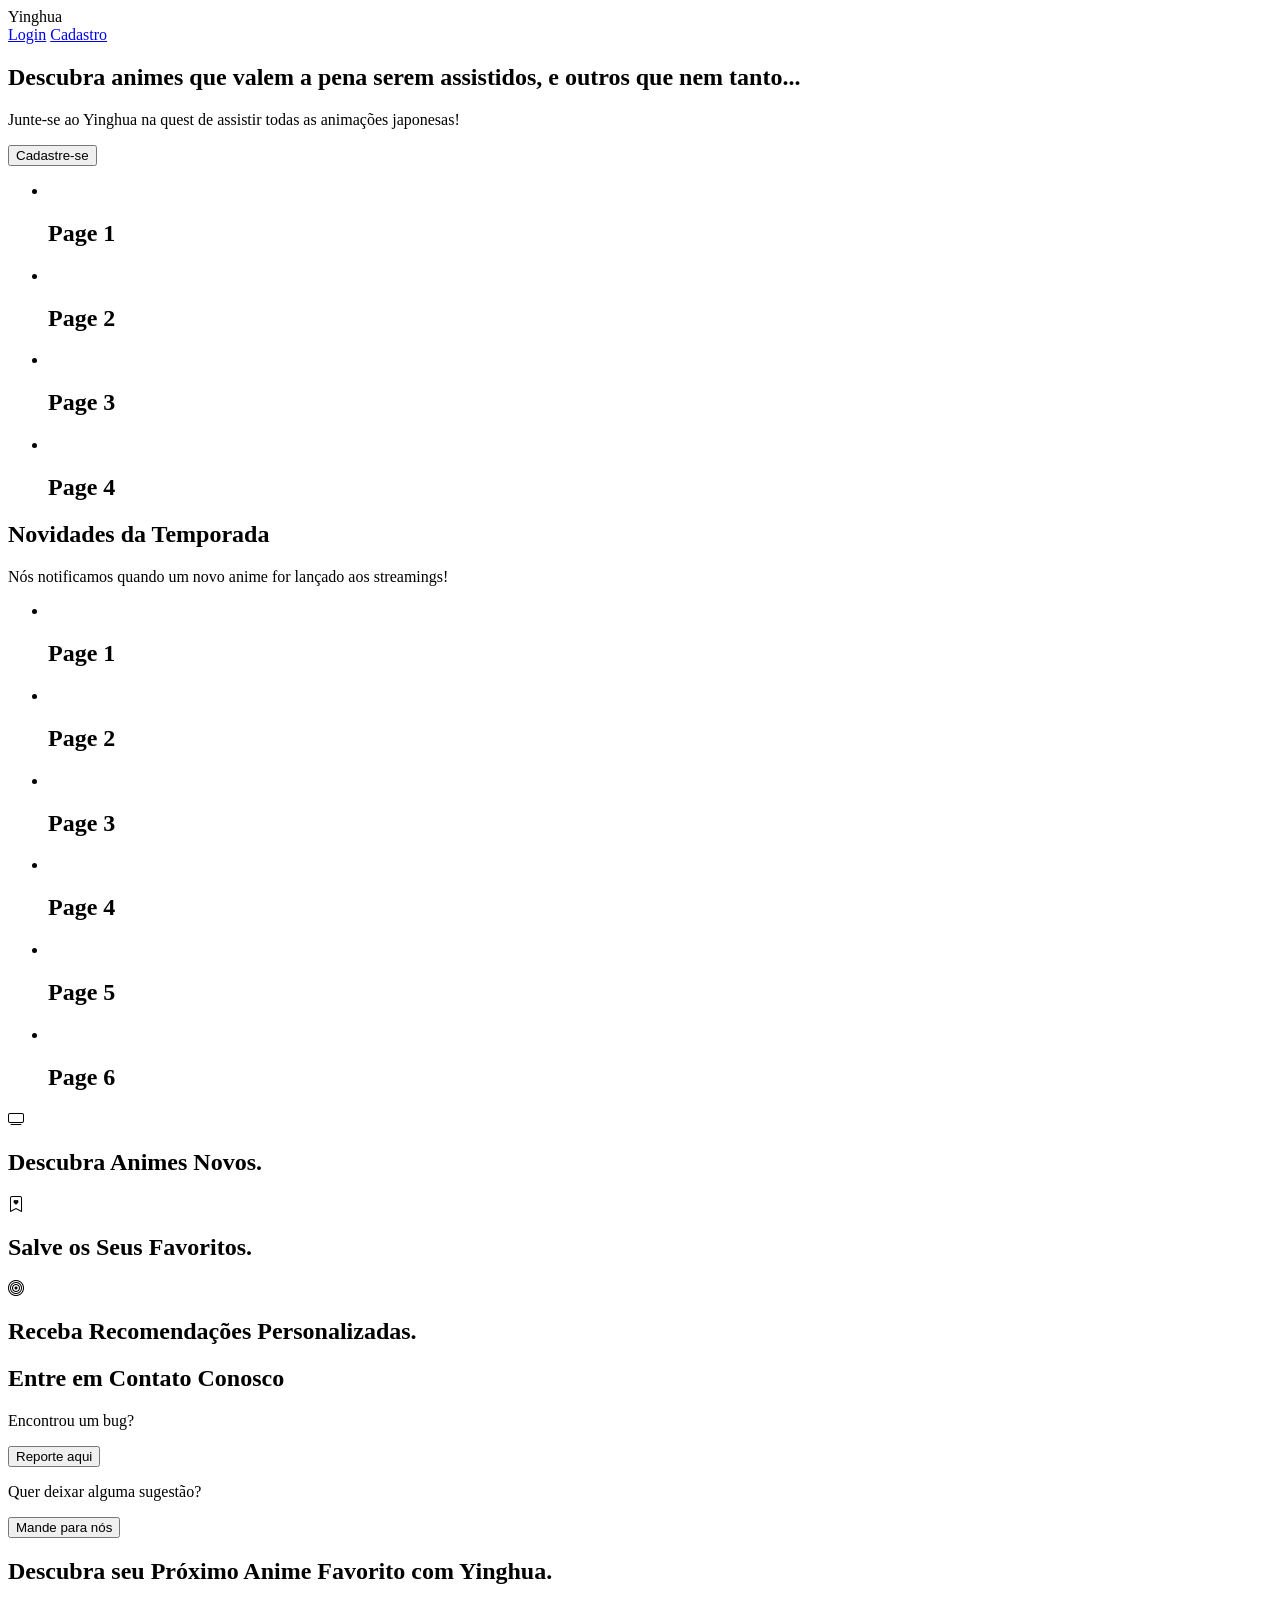
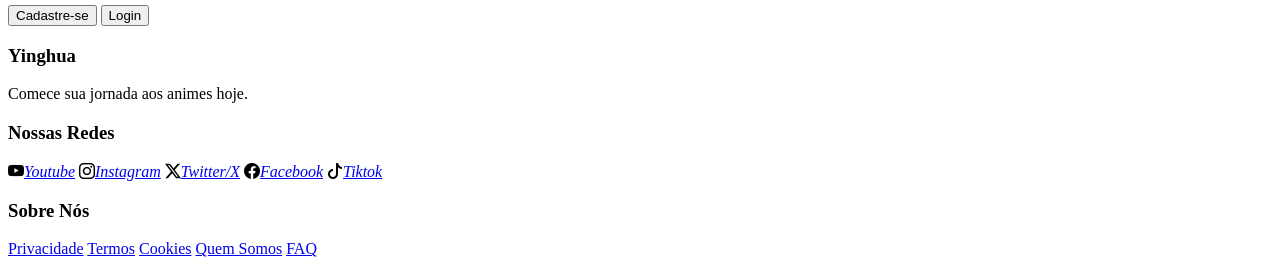
==== pages/index.html @ a92248ea "HTML da landing page criado" ====
<!DOCTYPE html>
<html lang="pt-BR">
<head>
    <meta charset="UTF-8">
    <meta name="viewport" content="width=device-width, initial-scale=1.0">
    <title>Project Yinghua</title>
    <link rel="stylesheet" href="../css/main.css">
    <link rel="stylesheet" href="https://cdn.jsdelivr.net/npm/bootstrap-icons@1.11.3/font/bootstrap-icons.min.css">
</head>
<body>
    <header class="cabecalho">
        <div class="logo">Yinghua</div>
        <nav class="navegacao">
            <a href="#">Login</a>
            <a href="#">Cadastro</a>
        </nav>
    </header>
    <main class="principal">
        <section class="hero">
            <div>
                <h1>Descubra animes que valem a pena serem assistidos, e outros que nem tanto...</h1>
                <p>Junte-se ao Yinghua na quest de assistir todas as animações japonesas!</p>
                <button class="btn" id="botao-cadastro-hero">Cadastre-se</button>
            </div>
            <div>
                <ul class="carousel" id="hero-carousel">
                    <li data-carousel="Item 1">
                        <img src="" alt="">
                        <h2>Page 1</h2>
                        <p class="categorias"></p>
                    </li>
                    <li data-carousel="Item 2">
                        <img src="" alt="">
                        <h2>Page 2</h2>
                        <p class="categorias"></p>
                    </li>
                    <li data-carousel="Item 3">
                        <img src="" alt="">
                        <h2>Page 3</h2>
                        <p class="categorias"></p>
                    </li>
                    <li data-carousel="Item 4">
                        <img src="" alt="">
                        <h2>Page 4</h2>
                        <p class="categorias"></p>
                    </li>
                </ul>
            </div>
        </section>
        <section class="novidades">
            <div>
                <h2>Novidades da Temporada</h2>
                <p>Nós notificamos quando um novo anime for lançado aos streamings!</p>
            </div>
            <div>
                <ul class="carousel" id="novidades-carousel">
                    <li data-carousel="Item 1">
                        <img src="" alt="">
                        <h2>Page 1</h2>
                        <p class="categorias"></p>
                    </li>
                    <li data-carousel="Item 2">
                        <img src="" alt="">
                        <h2>Page 2</h2>
                        <p class="categorias"></p>
                    </li>
                    <li data-carousel="Item 3">
                        <img src="" alt="">
                        <h2>Page 3</h2>
                        <p class="categorias"></p>
                    </li>
                    <li data-carousel="Item 4">
                        <img src="" alt="">
                        <h2>Page 4</h2>
                        <p class="categorias"></p>
                    </li>
                    <li data-carousel="Item 5">
                        <img src="" alt="">
                        <h2>Page 5</h2>
                        <p class="categorias"></p>
                    </li>
                    <li data-carousel="Item 6">
                        <img src="" alt="">
                        <h2>Page 6</h2>
                        <p class="categorias"></p>
                    </li>
                </ul>
            </div>
        </section>
        <section class="descricao">
            <div>
                <i class="bi bi-tv"></i>
                <h2>Descubra Animes Novos.</h2>
            </div>
            <div>
                <i class="bi bi-bookmark-heart"></i>
                <h2>Salve os Seus Favoritos.</h2>
            </div>
            <div>
                <i class="bi bi-bullseye"></i>
                <h2>Receba Recomendações Personalizadas.</h2>
            </div>
        </section>
        <section class="contato">
            <h2>Entre em Contato Conosco</h2>
            <div>
                <p>Encontrou um bug?</p>
                <button class="btn" id="botao-contato">Reporte aqui</button>
            </div>
            <div>
                <p>Quer deixar alguma sugestão?</p>
                <button class="btn" id="botao-sugestao">Mande para nós</button>
            </div>
        </section>
        <section class="cta">
            <h2>Descubra seu Próximo Anime Favorito com Yinghua.</h2>
            <button class="btn" id="botao-cadastro-cta">Cadastre-se</button>
            <button class="btn" id="botao-login-cta">Login</button>
        </section>
    </main>

    <footer class="rodape">
        <div class="coluna">
            <h3><strong>Yinghua</strong></h3>
            <p>Comece sua jornada aos animes hoje.</p>
        </div>
        <div class="coluna">
            <h3>Nossas Redes</h3>
            <i class="bi bi-youtube"><a href="#">Youtube</a></i>
            <i class="bi bi-instagram"><a href="#">Instagram</a></i>
            <i class="bi bi-twitter-x"><a href="#">Twitter/X</a></i>
            <i class="bi bi-facebook"><a href="#">Facebook</a></i>
            <i class="bi bi-tiktok"><a href="#">Tiktok</a></i>
        </div>
        <div class="coluna">
            <h3>Sobre Nós</h3>
            <a href="#">Privacidade</a>
            <a href="#">Termos</a>
            <a href="#">Cookies</a>
            <a href="#">Quem Somos</a>
            <a href="#">FAQ</a>
        </div>
    </footer>
</body>
</html>
---- css/main.css ----
@import "base/variables.css";
@import "base/reset.css";
@import "layout/grid.css";
@import "layout/header.css";
@import "layout/footer.css";
@import "components/form.css";

@import url('https://fonts.googleapis.com/css2?family=Montserrat:ital,wght@0,100..900;1,100..900&display=swap');
@import url('https://fonts.googleapis.com/css2?family=Montserrat:ital,wght@0,100..900;1,100..900&family=Ubuntu:ital,wght@0,300;0,400;0,500;0,700;1,300;1,400;1,500;1,700&display=swap');
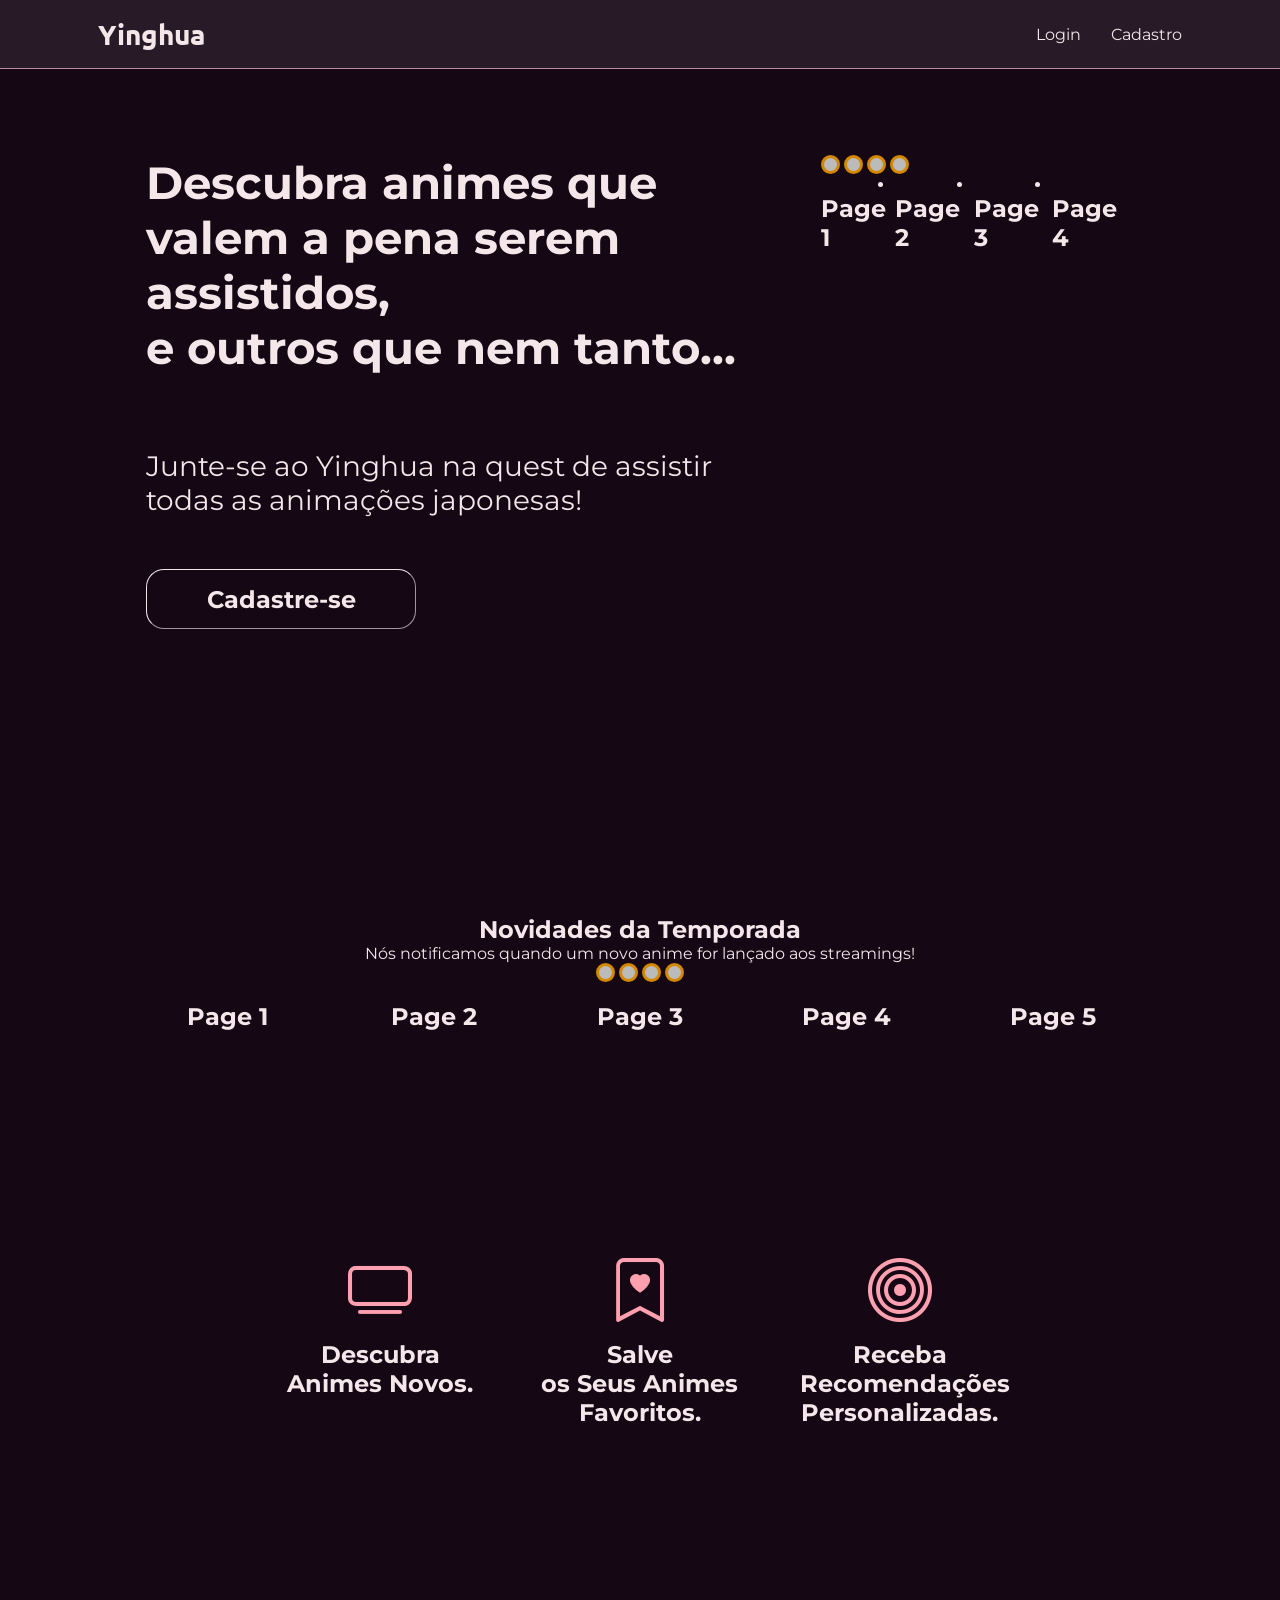
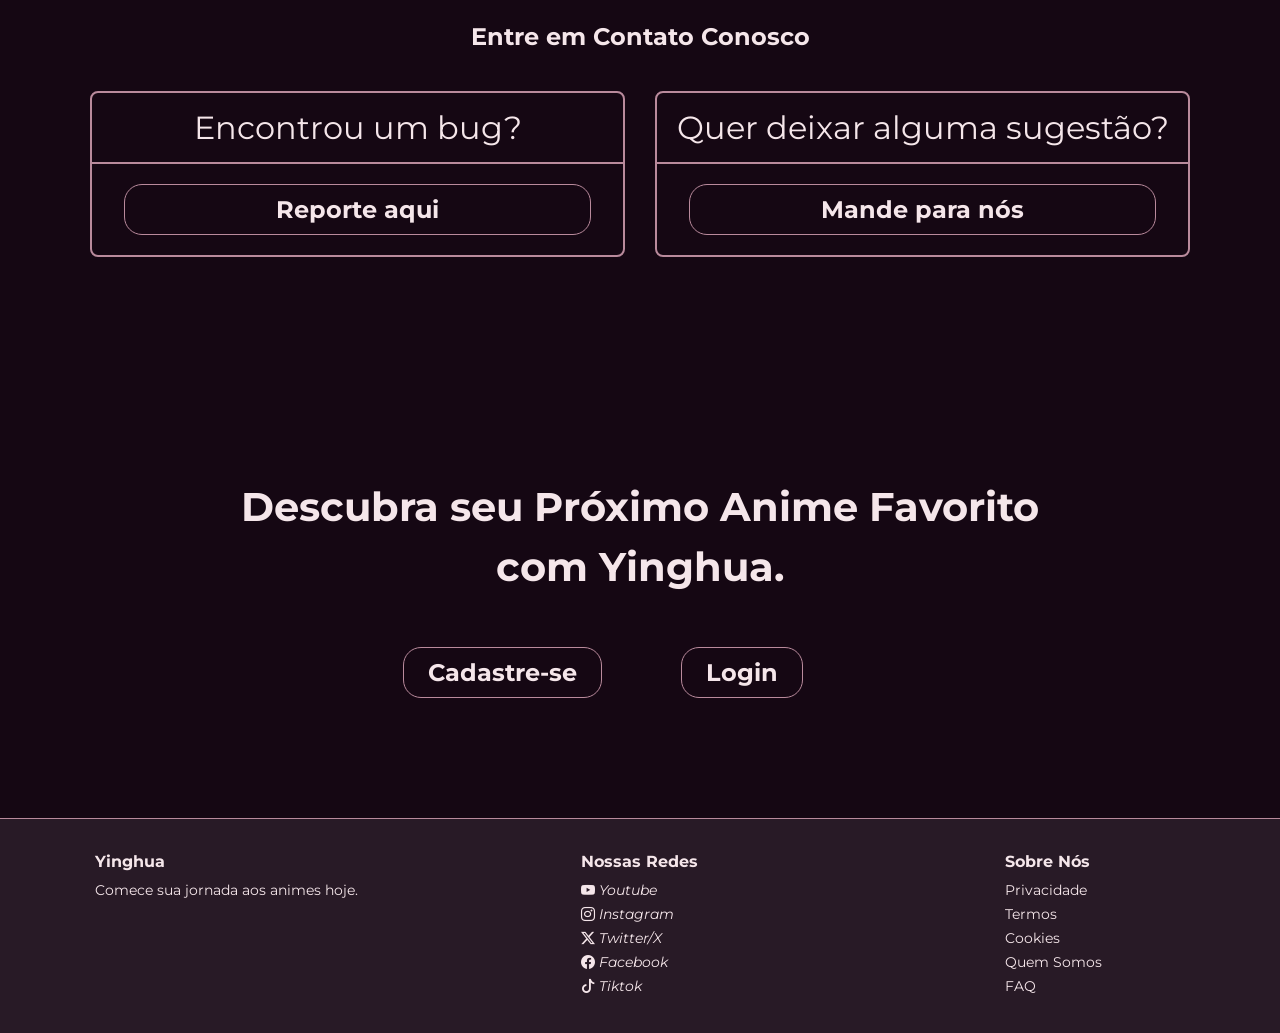
==== commit 8012b7cb: "feat: CSS da landing page criado" ====
--- a/pages/index.html
+++ b/pages/index.html
@@ -6,9 +6,10 @@
     <title>Project Yinghua</title>
     <link rel="stylesheet" href="../css/main.css">
     <link rel="stylesheet" href="https://cdn.jsdelivr.net/npm/bootstrap-icons@1.11.3/font/bootstrap-icons.min.css">
+    <script src="/js/components/carousel.js" defer></script>
 </head>
 <body>
-    <header class="cabecalho">
+    <header class="cabecalho-landing">
         <div class="logo">Yinghua</div>
         <nav class="navegacao">
             <a href="#">Login</a>
@@ -17,29 +18,33 @@
     </header>
     <main class="principal">
         <section class="hero">
-            <div>
-                <h1>Descubra animes que valem a pena serem assistidos, e outros que nem tanto...</h1>
+            <div class="hero-texto">
+                <h1>Descubra animes que valem a pena serem assistidos,<br> e outros que nem tanto...</h1>
                 <p>Junte-se ao Yinghua na quest de assistir todas as animações japonesas!</p>
-                <button class="btn" id="botao-cadastro-hero">Cadastre-se</button>
+                <button class="btn-hero" id="botao-cadastro-hero">Cadastre-se</button>
             </div>
-            <div>
-                <ul class="carousel" id="hero-carousel">
-                    <li data-carousel="Item 1">
+            <div class="carousel">
+                <button class="slide-btn slide-btn-1"></button>
+                <button class="slide-btn slide-btn-2"></button>
+                <button class="slide-btn slide-btn-3"></button>
+                <button class="slide-btn slide-btn-4"></button>
+                <ul class="carousel-lista carousel-hero">
+                    <li class="carousel-item">
                         <img src="" alt="">
                         <h2>Page 1</h2>
                         <p class="categorias"></p>
                     </li>
-                    <li data-carousel="Item 2">
+                    <li class="carousel-item">
                         <img src="" alt="">
                         <h2>Page 2</h2>
                         <p class="categorias"></p>
                     </li>
-                    <li data-carousel="Item 3">
+                    <li class="carousel-item">
                         <img src="" alt="">
                         <h2>Page 3</h2>
                         <p class="categorias"></p>
                     </li>
-                    <li data-carousel="Item 4">
+                    <li class="carousel-item">
                         <img src="" alt="">
                         <h2>Page 4</h2>
                         <p class="categorias"></p>
@@ -53,69 +58,85 @@
                 <p>Nós notificamos quando um novo anime for lançado aos streamings!</p>
             </div>
             <div>
-                <ul class="carousel" id="novidades-carousel">
-                    <li data-carousel="Item 1">
-                        <img src="" alt="">
-                        <h2>Page 1</h2>
-                        <p class="categorias"></p>
+                <button class="slide-btn slide-btn-1"></button>
+                <button class="slide-btn slide-btn-2"></button>
+                <button class="slide-btn slide-btn-3"></button>
+                <button class="slide-btn slide-btn-4"></button>
+                <ul class="carousel-lista">
+                    <li class="carousel-pagina">
+                        <div class="carousel-item">
+                            <img src="" alt="">
+                            <h2>Page 1</h2>
+                            <p class="categorias"></p>
+                        </div>
+                        <div class="carousel-item">
+                            <img src="" alt="">
+                            <h2>Page 2</h2>
+                            <p class="categorias"></p>
+                        </div>
+                        <div class="carousel-item">
+                            <img src="" alt="">
+                            <h2>Page 3</h2>
+                            <p class="categorias"></p>
+                        </div>
+                        <div class="carousel-item">
+                            <img src="" alt="">
+                            <h2>Page 4</h2>
+                            <p class="categorias"></p>
+                        </div>
+                        <div class="carousel-item">
+                            <img src="" alt="">
+                            <h2>Page 5</h2>
+                            <p class="categorias"></p>
+                        </div>
                     </li>
-                    <li data-carousel="Item 2">
-                        <img src="" alt="">
-                        <h2>Page 2</h2>
-                        <p class="categorias"></p>
-                    </li>
-                    <li data-carousel="Item 3">
-                        <img src="" alt="">
-                        <h2>Page 3</h2>
-                        <p class="categorias"></p>
-                    </li>
-                    <li data-carousel="Item 4">
-                        <img src="" alt="">
-                        <h2>Page 4</h2>
-                        <p class="categorias"></p>
-                    </li>
-                    <li data-carousel="Item 5">
-                        <img src="" alt="">
-                        <h2>Page 5</h2>
-                        <p class="categorias"></p>
-                    </li>
-                    <li data-carousel="Item 6">
-                        <img src="" alt="">
-                        <h2>Page 6</h2>
-                        <p class="categorias"></p>
+                    <li class="carousel-pagina">
+                        <div class="carousel-item" data-carousel="Item 6">
+                            <img src="" alt="">
+                            <h2>Page 6</h2>
+                            <p class="categorias"></p>
+                        </div>
                     </li>
                 </ul>
             </div>
         </section>
         <section class="descricao">
-            <div>
+            <div class="descricao-container">
                 <i class="bi bi-tv"></i>
-                <h2>Descubra Animes Novos.</h2>
+                <h2>Descubra<br> Animes Novos.</h2>
             </div>
-            <div>
+            <div class="descricao-container">
                 <i class="bi bi-bookmark-heart"></i>
-                <h2>Salve os Seus Favoritos.</h2>
+                <h2>Salve<br> os Seus Animes Favoritos.</h2>
             </div>
-            <div>
+            <div class="descricao-container">
                 <i class="bi bi-bullseye"></i>
-                <h2>Receba Recomendações Personalizadas.</h2>
+                <h2>Receba<br> Recomendações Personalizadas.</h2>
             </div>
         </section>
         <section class="contato">
             <h2>Entre em Contato Conosco</h2>
-            <div>
-                <p>Encontrou um bug?</p>
-                <button class="btn" id="botao-contato">Reporte aqui</button>
-            </div>
-            <div>
-                <p>Quer deixar alguma sugestão?</p>
-                <button class="btn" id="botao-sugestao">Mande para nós</button>
+            <div class="contato-forms">
+                <div class="contato-container">
+                    <p>Encontrou um bug?</p>
+                    <div class="container-interno">
+                        <button class="btn" id="botao-contato">Reporte aqui</button>
+                    </div>
+                </div>
+                <div class="contato-container">
+                    <p>Quer deixar alguma sugestão?</p>
+                    <div class="container-interno">
+                        <button class="btn" id="botao-sugestao">Mande para nós</button>
+                    </div>
+                </div>
             </div>
         </section>
         <section class="cta">
-            <h2>Descubra seu Próximo Anime Favorito com Yinghua.</h2>
-            <button class="btn" id="botao-cadastro-cta">Cadastre-se</button>
-            <button class="btn" id="botao-login-cta">Login</button>
+            <h2>Descubra seu Próximo Anime Favorito<br> com Yinghua.</h2>
+            <div class="cta-buttons">
+                <button class="btn" id="botao-cadastro-cta">Cadastre-se</button>
+                <button class="btn" id="botao-login-cta">Login</button>
+            </div>
         </section>
     </main>
 
@@ -126,11 +147,21 @@
         </div>
         <div class="coluna">
             <h3>Nossas Redes</h3>
-            <i class="bi bi-youtube"><a href="#">Youtube</a></i>
-            <i class="bi bi-instagram"><a href="#">Instagram</a></i>
-            <i class="bi bi-twitter-x"><a href="#">Twitter/X</a></i>
-            <i class="bi bi-facebook"><a href="#">Facebook</a></i>
-            <i class="bi bi-tiktok"><a href="#">Tiktok</a></i>
+            <a href="#" class="socials">
+                <i class="bi bi-youtube"> Youtube</i>
+            </a>
+            <a href="#" class="socials">
+                <i class="bi bi-instagram"> Instagram</i>
+            </a>
+            <a href="#" class="socials">
+                <i class="bi bi-twitter-x"> Twitter/X</i>
+            </a>
+            <a href="#" class="socials">
+                <i class="bi bi-facebook"> Facebook</i>
+            </a>
+            <a href="#" class="socials">
+                <i class="bi bi-tiktok"> Tiktok</i>
+            </a>
         </div>
         <div class="coluna">
             <h3>Sobre Nós</h3>
--- a/css/main.css
+++ b/css/main.css
@@ -3,7 +3,15 @@
 @import "layout/grid.css";
 @import "layout/header.css";
 @import "layout/footer.css";
+@import "layout/hero.css";
+@import "layout/novidades.css";
+@import "layout/descricao.css";
+@import "layout/contato.css";
+@import "layout/cta.css";
 @import "components/form.css";
+@import "components/button.css";
+@import "components/logo.css";
+@import "components/carousel.css";
 
 @import url('https://fonts.googleapis.com/css2?family=Montserrat:ital,wght@0,100..900;1,100..900&display=swap');
 @import url('https://fonts.googleapis.com/css2?family=Montserrat:ital,wght@0,100..900;1,100..900&family=Ubuntu:ital,wght@0,300;0,400;0,500;0,700;1,300;1,400;1,500;1,700&display=swap');
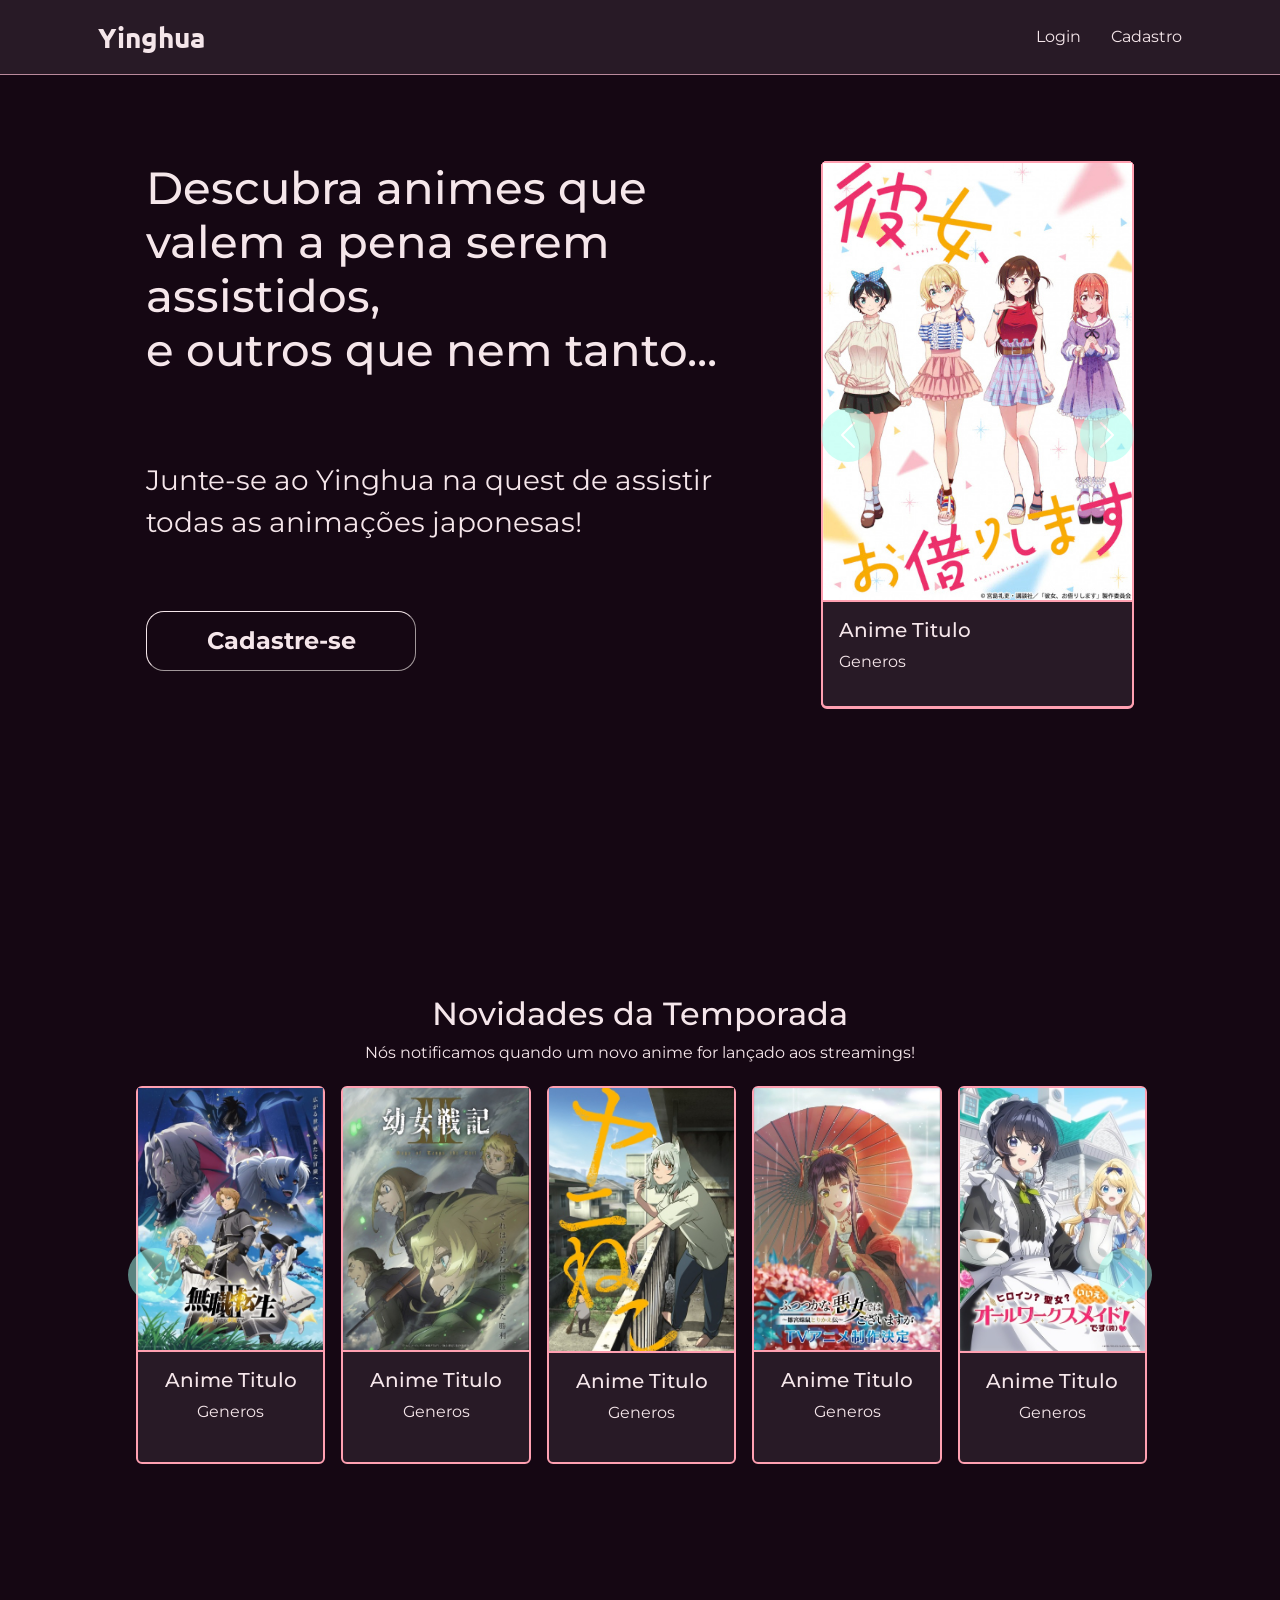
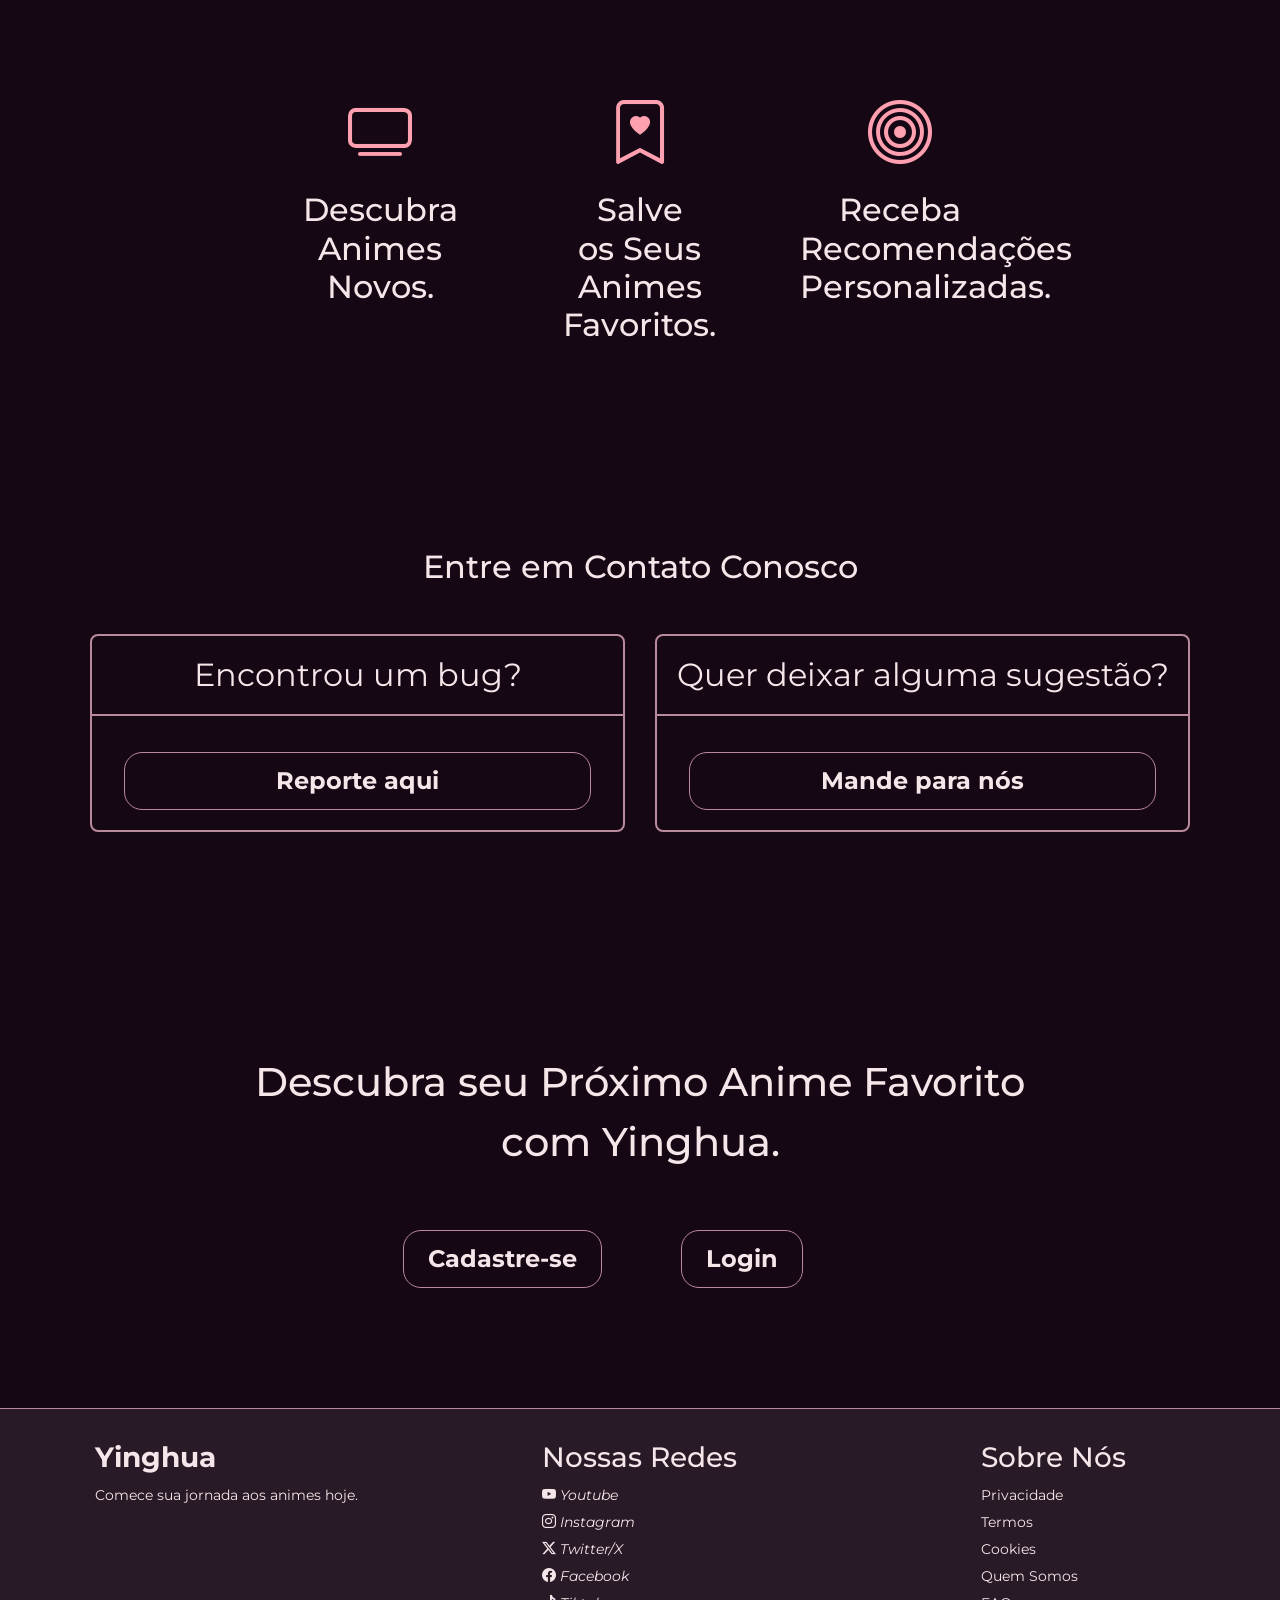
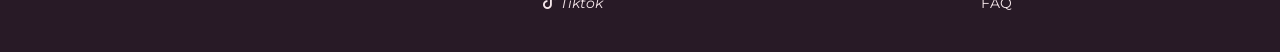
==== commit bbb45bf0: "refactor: carousel reconstruido utilizando Bootstrap" ====
--- a/pages/index.html
+++ b/pages/index.html
@@ -6,50 +6,62 @@
     <title>Project Yinghua</title>
     <link rel="stylesheet" href="../css/main.css">
     <link rel="stylesheet" href="https://cdn.jsdelivr.net/npm/bootstrap-icons@1.11.3/font/bootstrap-icons.min.css">
-    <script src="/js/components/carousel.js" defer></script>
+    <script src="https://code.jquery.com/jquery-3.7.1.min.js"></script>
+    <script src="../js/components/header.js"></script>
+    <script src="../js/components/footer.js"></script>
+    <script src="../js/components/carousel.js" defer></script>
+    <script src="../js/components/button.js" defer></script>
 </head>
 <body>
-    <header class="cabecalho-landing">
-        <div class="logo">Yinghua</div>
-        <nav class="navegacao">
-            <a href="#">Login</a>
-            <a href="#">Cadastro</a>
-        </nav>
-    </header>
+
+    <site-header></site-header>
+
     <main class="principal">
         <section class="hero">
             <div class="hero-texto">
                 <h1>Descubra animes que valem a pena serem assistidos,<br> e outros que nem tanto...</h1>
                 <p>Junte-se ao Yinghua na quest de assistir todas as animações japonesas!</p>
-                <button class="btn-hero" id="botao-cadastro-hero">Cadastre-se</button>
+                <button class="btn-hero redirect" value="cadastro">Cadastre-se</button>
             </div>
-            <div class="carousel">
-                <button class="slide-btn slide-btn-1"></button>
-                <button class="slide-btn slide-btn-2"></button>
-                <button class="slide-btn slide-btn-3"></button>
-                <button class="slide-btn slide-btn-4"></button>
-                <ul class="carousel-lista carousel-hero">
-                    <li class="carousel-item">
-                        <img src="" alt="">
-                        <h2>Page 1</h2>
-                        <p class="categorias"></p>
-                    </li>
-                    <li class="carousel-item">
-                        <img src="" alt="">
-                        <h2>Page 2</h2>
-                        <p class="categorias"></p>
-                    </li>
-                    <li class="carousel-item">
-                        <img src="" alt="">
-                        <h2>Page 3</h2>
-                        <p class="categorias"></p>
-                    </li>
-                    <li class="carousel-item">
-                        <img src="" alt="">
-                        <h2>Page 4</h2>
-                        <p class="categorias"></p>
-                    </li>
-                </ul>
+            <div id="carousel-hero" class="carousel slide" data-bs-ride="carousel">
+                <div class="carousel-inner">
+                    <div class="carousel-item active card">
+                        <img src="../assets/138006l.jpg" class="d-block w-100" alt="...">
+                        <div class="card-body">
+                            <h5 class="card-titulo">Anime Titulo</h5>
+                            <p class="card-texto">Generos</p>
+                        </div>
+                    </div>
+                    <div class="carousel-item active card">
+                        <img src="../assets/149307l.jpg" class="d-block w-100" alt="...">
+                        <div class="card-body">
+                            <h5 class="card-titulo">Anime Titulo</h5>
+                            <p class="card-texto">Generos</p>
+                        </div>
+                    </div>
+                    <div class="carousel-item active card">
+                        <img src="../assets/93520l.jpg" class="d-block w-100" alt="...">
+                        <div class="card-body">
+                            <h5 class="card-titulo">Anime Titulo</h5>
+                            <p class="card-texto">Generos</p>
+                        </div>
+                    </div>
+                    <div class="carousel-item active card">
+                        <img src="../assets/128382l.jpg" class="d-block w-100" alt="...">
+                        <div class="card-body">
+                            <h5 class="card-titulo">Anime Titulo</h5>
+                            <p class="card-texto">Generos</p>
+                        </div>
+                    </div>
+            </div>
+                <button class="carousel-control-prev" type="button" data-bs-target="#carousel-hero" data-bs-slide="prev">
+                    <span class="carousel-control-prev-icon" aria-hidden="true"></span>
+                    <span class="visually-hidden">Voltar</span>
+                </button>
+                <button class="carousel-control-next" type="button" data-bs-target="#carousel-hero" data-bs-slide="next">
+                    <span class="carousel-control-next-icon" aria-hidden="true"></span>
+                    <span class="visually-hidden">Próximo</span>
+                </button>
             </div>
         </section>
         <section class="novidades">
@@ -57,47 +69,59 @@
                 <h2>Novidades da Temporada</h2>
                 <p>Nós notificamos quando um novo anime for lançado aos streamings!</p>
             </div>
-            <div>
-                <button class="slide-btn slide-btn-1"></button>
-                <button class="slide-btn slide-btn-2"></button>
-                <button class="slide-btn slide-btn-3"></button>
-                <button class="slide-btn slide-btn-4"></button>
-                <ul class="carousel-lista">
-                    <li class="carousel-pagina">
-                        <div class="carousel-item">
-                            <img src="" alt="">
-                            <h2>Page 1</h2>
-                            <p class="categorias"></p>
+            <div id="carousel-novidades" class="carousel">
+                <div class="carousel-inner">
+                    <div class="carousel-item active card">
+                        <img src="../assets/158340l.jpg" class="d-block w-100" alt="...">
+                        <div class="card-body">
+                            <h5 class="card-titulo">Anime Titulo</h5>
+                            <p class="card-texto">Generos</p>
                         </div>
-                        <div class="carousel-item">
-                            <img src="" alt="">
-                            <h2>Page 2</h2>
-                            <p class="categorias"></p>
+                    </div>
+                    <div class="carousel-item active card">
+                        <img src="../assets/156346l.jpg" class="d-block w-100" alt="...">
+                        <div class="card-body">
+                            <h5 class="card-titulo">Anime Titulo</h5>
+                            <p class="card-texto">Generos</p>
                         </div>
-                        <div class="carousel-item">
-                            <img src="" alt="">
-                            <h2>Page 3</h2>
-                            <p class="categorias"></p>
+                    </div>
+                    <div class="carousel-item active card">
+                        <img src="../assets/155236l.jpg" class="d-block w-100" alt="...">
+                        <div class="card-body">
+                            <h5 class="card-titulo">Anime Titulo</h5>
+                            <p class="card-texto">Generos</p>
                         </div>
-                        <div class="carousel-item">
-                            <img src="" alt="">
-                            <h2>Page 4</h2>
-                            <p class="categorias"></p>
+                    </div>
+                    <div class="carousel-item active card">
+                        <img src="../assets/151236l.jpg" class="d-block w-100" alt="...">
+                        <div class="card-body">
+                            <h5 class="card-titulo">Anime Titulo</h5>
+                            <p class="card-texto">Generos</p>
                         </div>
-                        <div class="carousel-item">
-                            <img src="" alt="">
-                            <h2>Page 5</h2>
-                            <p class="categorias"></p>
+                    </div>
+                    <div class="carousel-item active card">
+                        <img src="../assets/149752l.jpg" class="d-block w-100" alt="...">
+                        <div class="card-body">
+                            <h5 class="card-titulo">Anime Titulo</h5>
+                            <p class="card-texto">Generos</p>
                         </div>
-                    </li>
-                    <li class="carousel-pagina">
-                        <div class="carousel-item" data-carousel="Item 6">
-                            <img src="" alt="">
-                            <h2>Page 6</h2>
-                            <p class="categorias"></p>
+                    </div>
+                    <div class="carousel-item active card">
+                        <img src="../assets/158564l.jpg" class="d-block w-100" alt="...">
+                        <div class="card-body">
+                            <h5 class="card-titulo">Anime Titulo</h5>
+                            <p class="card-texto">Generos</p>
                         </div>
-                    </li>
-                </ul>
+                    </div>
+            </div>
+                <button class="carousel-control-prev" type="button" data-bs-target="#carousel-novidades" data-bs-slide="prev">
+                    <span class="carousel-control-prev-icon" aria-hidden="true"></span>
+                    <span class="visually-hidden">Voltar</span>
+                </button>
+                <button class="carousel-control-next" type="button" data-bs-target="#carousel-novidades" data-bs-slide="next">
+                    <span class="carousel-control-next-icon" aria-hidden="true"></span>
+                    <span class="visually-hidden">Próximo</span>
+                </button>
             </div>
         </section>
         <section class="descricao">
@@ -120,13 +144,13 @@
                 <div class="contato-container">
                     <p>Encontrou um bug?</p>
                     <div class="container-interno">
-                        <button class="btn" id="botao-contato">Reporte aqui</button>
+                        <button class="btn redirect" value="contato">Reporte aqui</button>
                     </div>
                 </div>
                 <div class="contato-container">
                     <p>Quer deixar alguma sugestão?</p>
                     <div class="container-interno">
-                        <button class="btn" id="botao-sugestao">Mande para nós</button>
+                        <button class="btn redirect" value="sugestao">Mande para nós</button>
                     </div>
                 </div>
             </div>
@@ -134,43 +158,13 @@
         <section class="cta">
             <h2>Descubra seu Próximo Anime Favorito<br> com Yinghua.</h2>
             <div class="cta-buttons">
-                <button class="btn" id="botao-cadastro-cta">Cadastre-se</button>
-                <button class="btn" id="botao-login-cta">Login</button>
+                <button class="btn redirect" value="cadastro">Cadastre-se</button>
+                <button class="btn redirect" value="login">Login</button>
             </div>
         </section>
     </main>
 
-    <footer class="rodape">
-        <div class="coluna">
-            <h3><strong>Yinghua</strong></h3>
-            <p>Comece sua jornada aos animes hoje.</p>
-        </div>
-        <div class="coluna">
-            <h3>Nossas Redes</h3>
-            <a href="#" class="socials">
-                <i class="bi bi-youtube"> Youtube</i>
-            </a>
-            <a href="#" class="socials">
-                <i class="bi bi-instagram"> Instagram</i>
-            </a>
-            <a href="#" class="socials">
-                <i class="bi bi-twitter-x"> Twitter/X</i>
-            </a>
-            <a href="#" class="socials">
-                <i class="bi bi-facebook"> Facebook</i>
-            </a>
-            <a href="#" class="socials">
-                <i class="bi bi-tiktok"> Tiktok</i>
-            </a>
-        </div>
-        <div class="coluna">
-            <h3>Sobre Nós</h3>
-            <a href="#">Privacidade</a>
-            <a href="#">Termos</a>
-            <a href="#">Cookies</a>
-            <a href="#">Quem Somos</a>
-            <a href="#">FAQ</a>
-        </div>
-    </footer>
+    <site-footer></site-footer>
+    <script src="https://cdn.jsdelivr.net/npm/bootstrap@5.3.8/dist/js/bootstrap.bundle.min.js"></script>
 </body>
 </html>
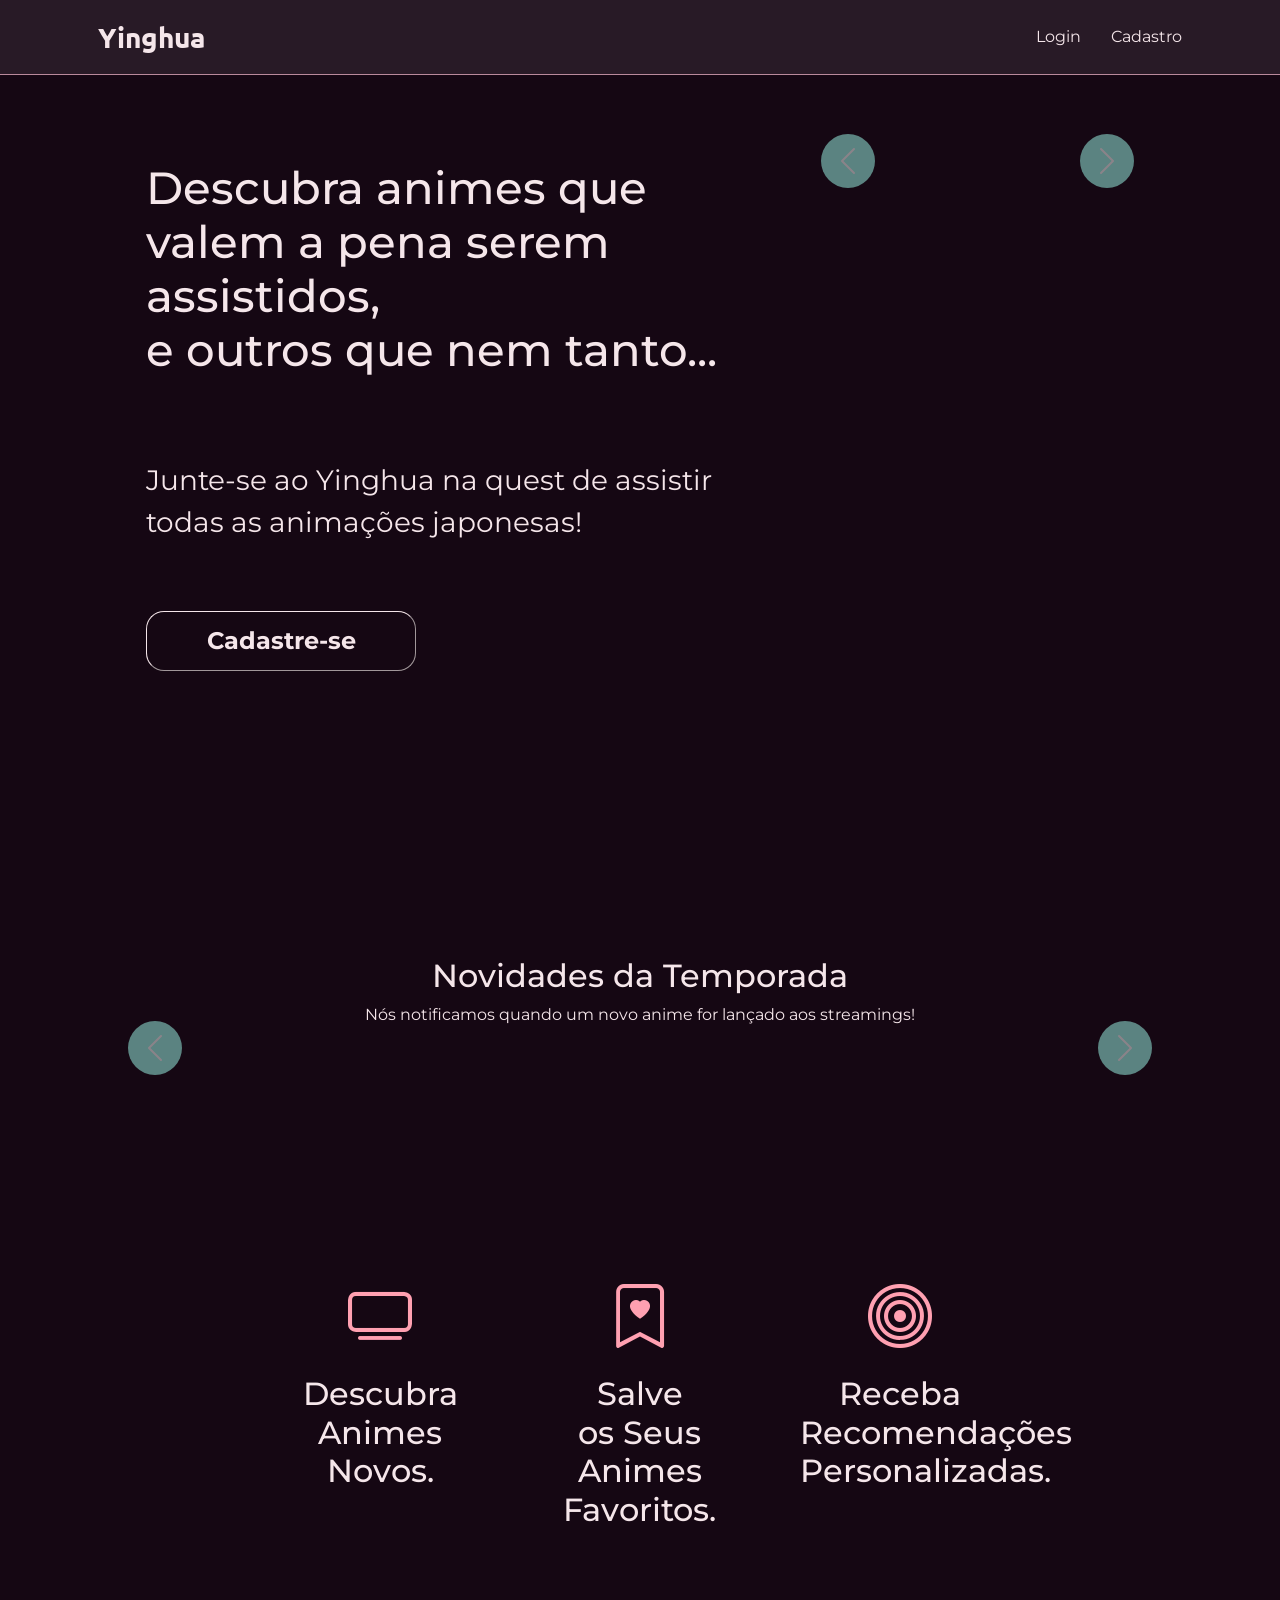
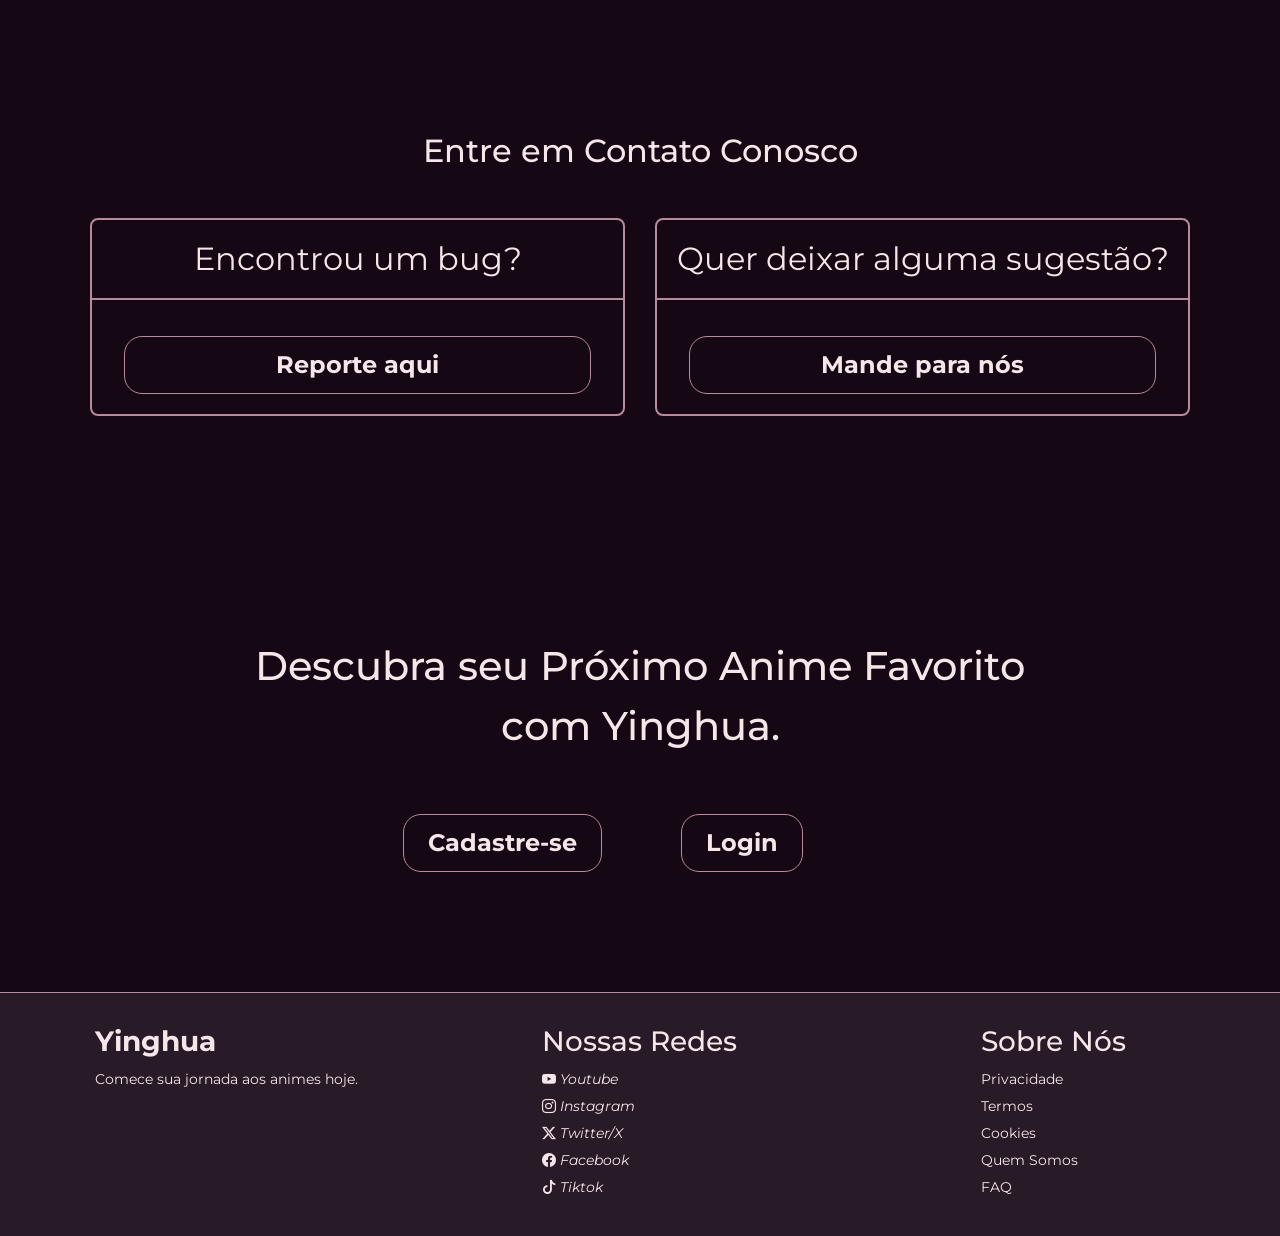
==== commit 1b3818f7: "API do AniList integrada" ====
--- a/pages/index.html
+++ b/pages/index.html
@@ -9,8 +9,9 @@
     <script src="https://code.jquery.com/jquery-3.7.1.min.js"></script>
     <script src="../js/components/header.js"></script>
     <script src="../js/components/footer.js"></script>
+    <script src="../js/services/anilist.js" defer></script>
+    <script src="../js/components/button.js" defer></script>
     <script src="../js/components/carousel.js" defer></script>
-    <script src="../js/components/button.js" defer></script>
 </head>
 <body>
 
@@ -24,36 +25,7 @@
                 <button class="btn-hero redirect" value="cadastro">Cadastre-se</button>
             </div>
             <div id="carousel-hero" class="carousel slide" data-bs-ride="carousel">
-                <div class="carousel-inner">
-                    <div class="carousel-item active card">
-                        <img src="../assets/138006l.jpg" class="d-block w-100" alt="...">
-                        <div class="card-body">
-                            <h5 class="card-titulo">Anime Titulo</h5>
-                            <p class="card-texto">Generos</p>
-                        </div>
-                    </div>
-                    <div class="carousel-item active card">
-                        <img src="../assets/149307l.jpg" class="d-block w-100" alt="...">
-                        <div class="card-body">
-                            <h5 class="card-titulo">Anime Titulo</h5>
-                            <p class="card-texto">Generos</p>
-                        </div>
-                    </div>
-                    <div class="carousel-item active card">
-                        <img src="../assets/93520l.jpg" class="d-block w-100" alt="...">
-                        <div class="card-body">
-                            <h5 class="card-titulo">Anime Titulo</h5>
-                            <p class="card-texto">Generos</p>
-                        </div>
-                    </div>
-                    <div class="carousel-item active card">
-                        <img src="../assets/128382l.jpg" class="d-block w-100" alt="...">
-                        <div class="card-body">
-                            <h5 class="card-titulo">Anime Titulo</h5>
-                            <p class="card-texto">Generos</p>
-                        </div>
-                    </div>
-            </div>
+                <div id="carousel-hero-inner" class="carousel-inner"></div>
                 <button class="carousel-control-prev" type="button" data-bs-target="#carousel-hero" data-bs-slide="prev">
                     <span class="carousel-control-prev-icon" aria-hidden="true"></span>
                     <span class="visually-hidden">Voltar</span>
@@ -63,6 +35,7 @@
                     <span class="visually-hidden">Próximo</span>
                 </button>
             </div>
+            </div>
         </section>
         <section class="novidades">
             <div>
@@ -70,50 +43,8 @@
                 <p>Nós notificamos quando um novo anime for lançado aos streamings!</p>
             </div>
             <div id="carousel-novidades" class="carousel">
-                <div class="carousel-inner">
-                    <div class="carousel-item active card">
-                        <img src="../assets/158340l.jpg" class="d-block w-100" alt="...">
-                        <div class="card-body">
-                            <h5 class="card-titulo">Anime Titulo</h5>
-                            <p class="card-texto">Generos</p>
-                        </div>
-                    </div>
-                    <div class="carousel-item active card">
-                        <img src="../assets/156346l.jpg" class="d-block w-100" alt="...">
-                        <div class="card-body">
-                            <h5 class="card-titulo">Anime Titulo</h5>
-                            <p class="card-texto">Generos</p>
-                        </div>
-                    </div>
-                    <div class="carousel-item active card">
-                        <img src="../assets/155236l.jpg" class="d-block w-100" alt="...">
-                        <div class="card-body">
-                            <h5 class="card-titulo">Anime Titulo</h5>
-                            <p class="card-texto">Generos</p>
-                        </div>
-                    </div>
-                    <div class="carousel-item active card">
-                        <img src="../assets/151236l.jpg" class="d-block w-100" alt="...">
-                        <div class="card-body">
-                            <h5 class="card-titulo">Anime Titulo</h5>
-                            <p class="card-texto">Generos</p>
-                        </div>
-                    </div>
-                    <div class="carousel-item active card">
-                        <img src="../assets/149752l.jpg" class="d-block w-100" alt="...">
-                        <div class="card-body">
-                            <h5 class="card-titulo">Anime Titulo</h5>
-                            <p class="card-texto">Generos</p>
-                        </div>
-                    </div>
-                    <div class="carousel-item active card">
-                        <img src="../assets/158564l.jpg" class="d-block w-100" alt="...">
-                        <div class="card-body">
-                            <h5 class="card-titulo">Anime Titulo</h5>
-                            <p class="card-texto">Generos</p>
-                        </div>
-                    </div>
-            </div>
+                <div id="carousel-novidades-inner" class="carousel-inner">
+                </div>
                 <button class="carousel-control-prev" type="button" data-bs-target="#carousel-novidades" data-bs-slide="prev">
                     <span class="carousel-control-prev-icon" aria-hidden="true"></span>
                     <span class="visually-hidden">Voltar</span>
